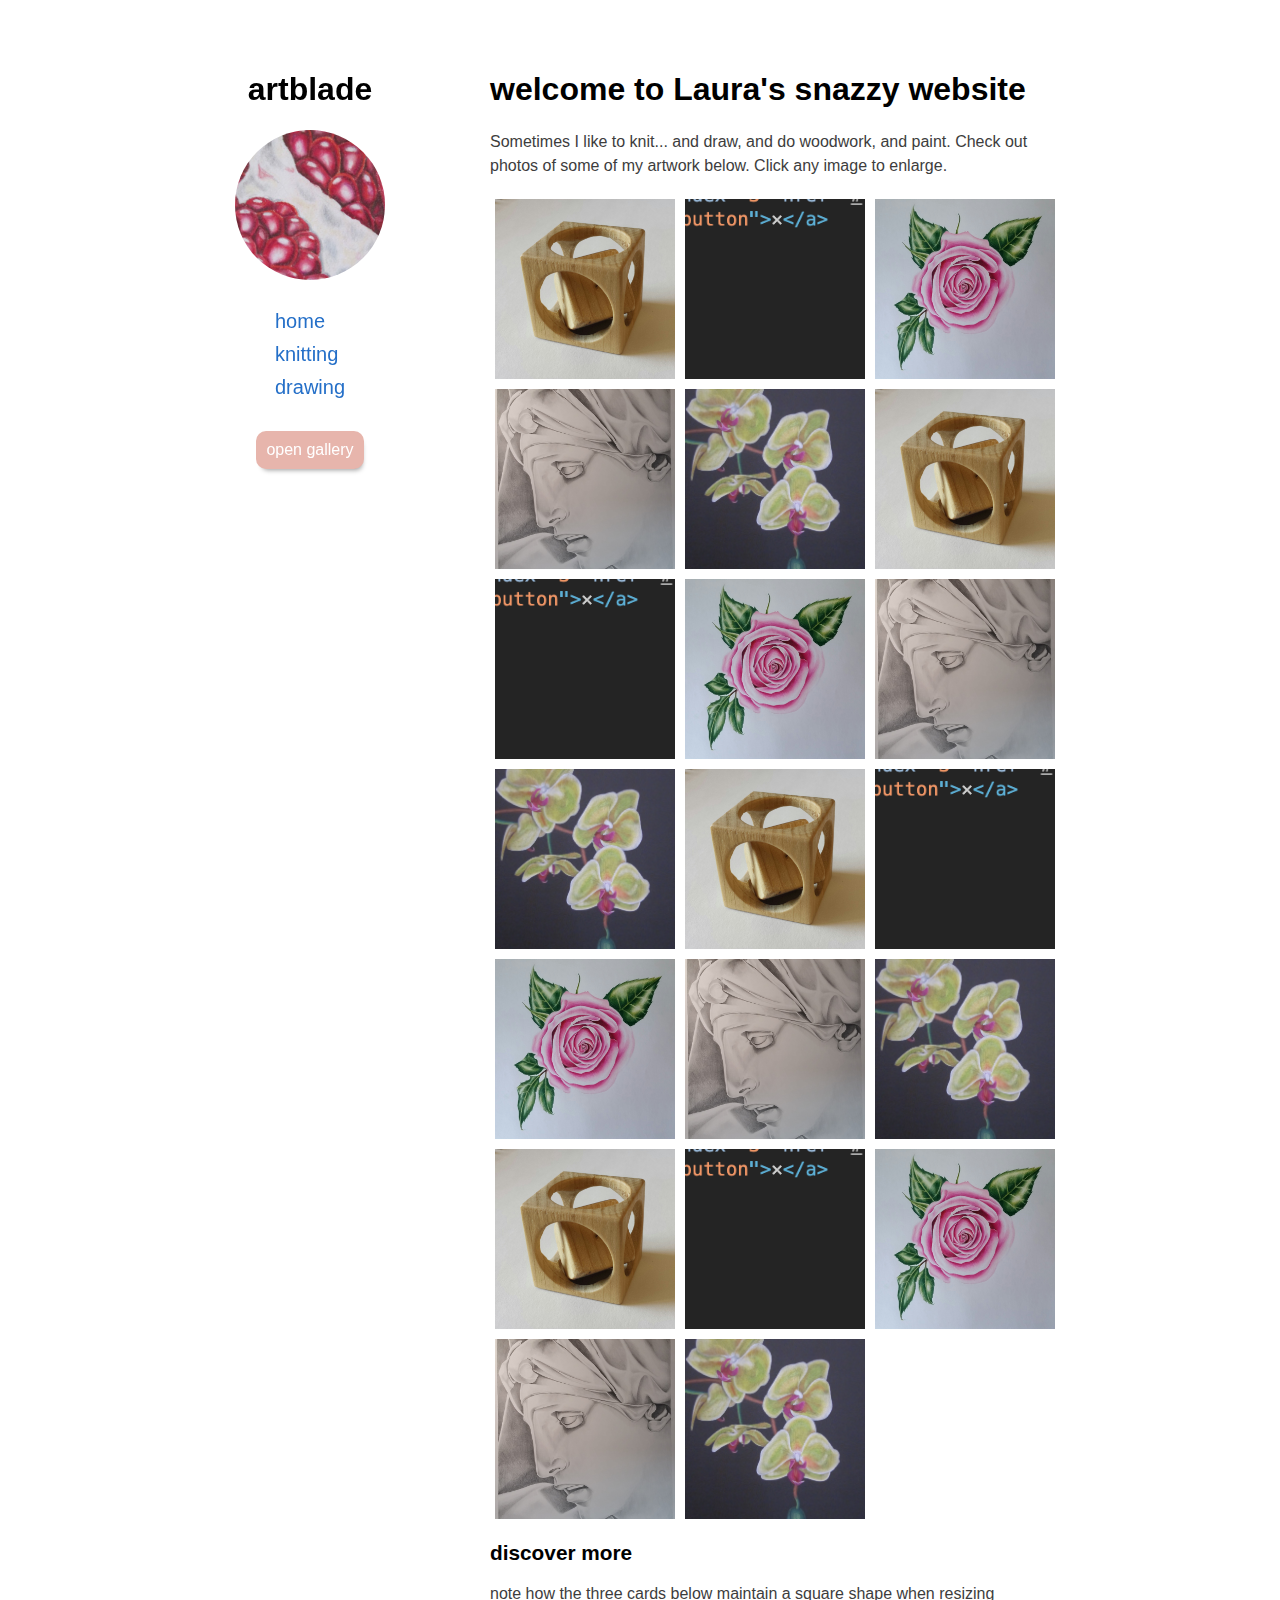
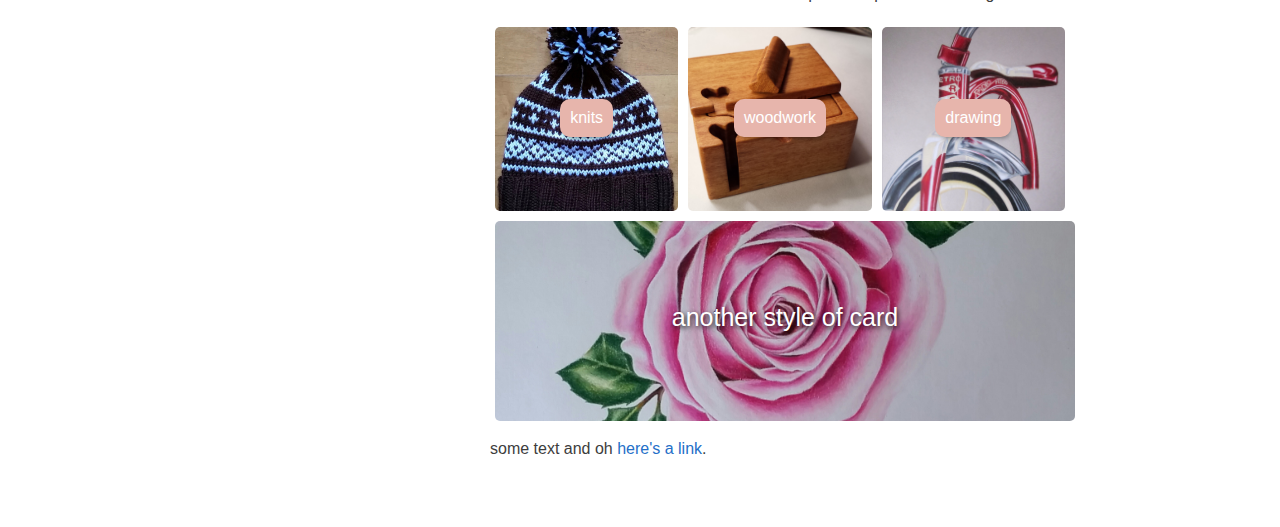
==== index.html @ c53c1afd "working version w/o flexible grid of images" ====
<!DOCTYPE html>
<html>
    <head>
        <meta charset="utf-8">
        <!-- This line makes it so on mobile your website gets the actual device width (like 400px or so) and not the pixels which could be ~900px -->
        <meta name="viewport" content="width=device-width, initial-scale=1">
        <link rel="stylesheet" href="index.css">
        <link rel="shortcut icon" href="favicon.png">
        <script src="images.js" defer></script>
        <script src="index.js" defer></script>
    </head>
    <body>
        <main>
            <header>
                <h1>artblade</h1>
                <div class="profile-container">
                    <img class="profile" src="img/profile.jpg"/>
                </div>
                <ul>
                    <li>
                        <a href="index.html">Home</a>
                    </li>
                    <li>
                        <a href="knitting.html">Knitting</a>
                    </li>
                    <li>
                        <a href="#">Drawing</a>
                    </li>
                </ul>
                <div class="button-container">
                    <a class="button" id="open-gallery-button" href="#">open gallery</a>
                </div>
            </header>
            <section>
                <h1>welcome to Laura's snazzy website</h1>

                <p>
                    Sometimes I like to knit... and draw, and do woodwork, and paint. Check out photos of some of my artwork below. Click any image to enlarge.
                </p>

                <div id="imageList">
                </div>

                <h2>discover more</h2>
                <p>
                    note how the three cards below maintain a square shape when resizing
                </p>
                <div class="card-container">
                    <div class="button-container card" id="knits-card">
                        <a class="button">knits</a>
                    </div>
                    <div class="button-container card" id="wood-card">
                        <a class="button">woodwork</a>
                    </div>
                    <div class="button-container card" id="draw-card">
                        <a class="button">drawing</a>
                    </div>
                </div>
                <a href="#">
                    <div class="button-container card">
                        <span>another style of card</span>
                    </div>
                </a>
                <p>some text and oh <a href="#">here's a link</a>.</p>
            </section>
        </main>
        <div id="modal" tabindex="0">
            <a href="#" id="modal-left" class="arrow-button">←</a>
            <div id="modal-image-container">
                <img id="modal-image">
                <p id="modal-caption"></p>
            </div>
            <a href="#" id="modal-right" class="arrow-button">→</a>
            <a href="#" id="modal-exit" class="arrow-button">✕</a>
        </div>
    </body>
</html>
---- index.css ----
body {
    font-family: -apple-system, BlinkMacSystemFont, 'Segoe UI', Roboto, Oxygen, Ubuntu, Cantarell, 'Open Sans', 'Helvetica Neue', sans-serif;
    margin: 0;
}

main {
    margin: 0 auto;
    max-width: 860px;
    padding: 50px;
    overflow: auto; /* clearfix hack bc floats - so that padding actually extends to bottom */
    display: flow-root; /* modern clearfix hack but need above for safari on ios */
}

header {
    position: fixed;
    float: left;
    width: 200px;
    display: flex;
    flex-direction: column;
    align-items: center;
    padding-bottom: 10px;
}

header ul {
    list-style-type: none;
    padding-left: 0px;
    text-transform: lowercase;
    font-size: 20px;
    color: rgb(89, 0, 255);
}

header ul li {
    margin: 10px 0px;
}

section {
    float: right;
    max-width: 580px;
    margin-left: 280px;
    /* padding-bottom: 50px; */
}

.button {
    color: white;
    display: inline-block;
    background-color: #e7b5ac; /* ffe7e2 */
    padding: 10px;
    border-radius: 10px;
    box-shadow: 2px 5px 5px -4px rgba(0, 0, 0, .4);
    transition: all .2s;
    cursor: pointer;
    margin: 2px 0px 4px 0px;
}

.button:hover {
    background-color: #f5c1b8;
    background-image: none;
}

.button:active {
    transform: translate(0, 5px);
    box-shadow: 2px 5px 5px -6px rgba(0, 0, 0, .4);
    outline:none;
}

.button-container {
    display: flex;
    justify-content: center;
    align-items: center;
}

.card-container {
    display: flex;
    justify-content: space-evenly;
}

#knits-card {
    background-image: url(img/yarn.jpg);
}

#wood-card {
    background-image: url(img/woodwork.jpg);
}

#draw-card {
    background-image: url(img/drawing.jpg);
}

.card::before {
    content: "";
    display: block;
    padding-top: 100%;
    float: left;
}

.card {
    background-image: url(img/rose.jpg);
    max-height: 200px;
    width: 100%;
    margin: 5px;
    border-radius: 5px;
    background-position: center;
    background-size: cover;
}

.card span {
    color: white;
    font-size: 25px;
    text-shadow: 1px 2px 5px rgba(0, 0, 0, .9);
    height: 35px;
}

.card:hover span {
    background-image: linear-gradient(to top, #ffe7e2 10%,transparent 10%);
}

section h2 {
    font-size: 1.3em;
}

p  {
    line-height: 1.5;
    color: rgb(61, 61, 61);
}

#imageList {
    /* display: flex;
    flex-wrap: wrap; */
}

.a-image-list {
    text-decoration: none;
    margin: 5px;
    display: inline-block; /* so margin applies to top - bottom as well */
    position: relative;

    /* the following is so that if image doesn't load still takes the space */
    width: 180px;
    height: 180px;
}

.image-list {
    width: 180px;
    height: 180px;
    max-width: 200px;
    max-height: 200px;
    object-fit: cover;
    vertical-align: bottom;
}

.image-list-caption {
    position: absolute;
    bottom: 0px;
    left: 0px;

    padding: 5px;
    margin: 5px;

    background-color: rgba(255, 255, 255, .5);
    font-size: 12px;
    
    opacity: 0;
    transition: all .5s;
}

.a-image-list:hover .image-list-caption {
    opacity: 1;
}

.profile {
    object-fit: cover;
    width: 150px;
    height: 150px;
    border-radius: 50%;
    display: block;
}

a {
    text-decoration: none;
    color: #246FC8;
}

a:hover {
    background-image: linear-gradient(to top, #ffe7e2 30%,transparent 30%);
}

#modal {
    background-color: rgba(0, 0, 0, .6);
    position: fixed;
    z-index: 1;
    top: 0px;
    width: 100%;
    height: 100vh;
    display: none;
    justify-content: center;
    align-items: center;
    outline: none;
}

#modal-image-container {
    width: 500px;
    text-align: center;
}

#modal-image {
    max-width: 100%;
    max-height: 80vh;
}

#modal-caption {
    color: white;
    font-size: 14px;
    max-height: 70px;
    overflow-y: auto;
}

.arrow-button {
    text-decoration: none;
    font-size: 20px;
    background-color: rgba(0, 0, 0, .2);
    border-radius: 50%;
    color: white;
    padding: 9px 10px 10px 10px;
    margin: 10px;
    display: inline-block;
    width: 20px;
    height: 21px;
    text-align: center;
    cursor: pointer;
}

.arrow-button:hover {
    background-image: none;
    background-color: rgba(0, 0, 0, .3);
}

#modal-exit {
    position: fixed;
    top: 10px;
    right: 10px;
}

.profile::after {
    content: "test";
}


@media print, screen and (max-width: 700px) {
    /*
    the following are nothing fancy, just restoring defaults

    width: auto
    float: none
    position: static
    */
    main {
        width:auto;
        padding-top: 10px;
    }

    header,section {
        float: none;
        position: static;
        width: auto;
    }

    header ul li {
        display: inline;
        word-spacing: 10px;
    }

    section {
        margin-left: 0px;
    }
}

@media print, screen and (max-width: 420px) {
    main {
        /* Make padding less if mobile (small screen) */
        padding: 10px 30px 30px 30px;
    }
}
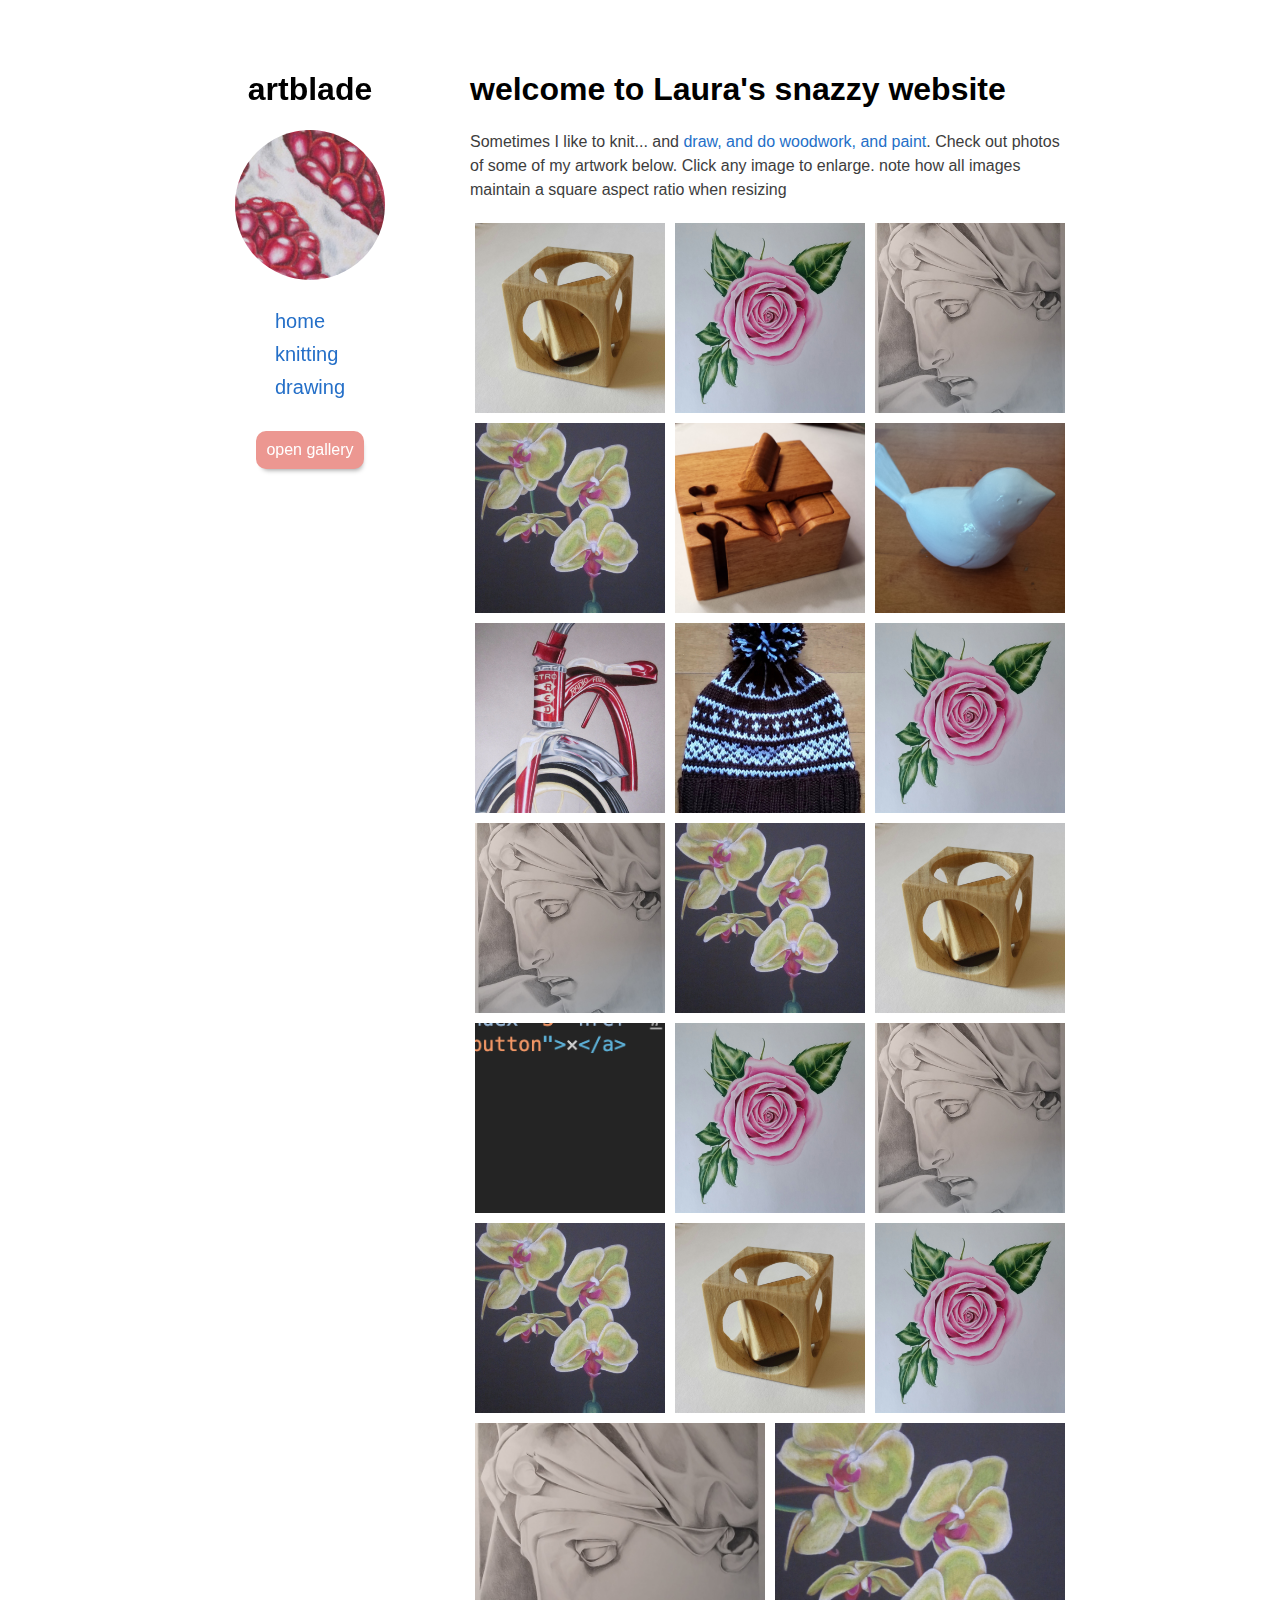
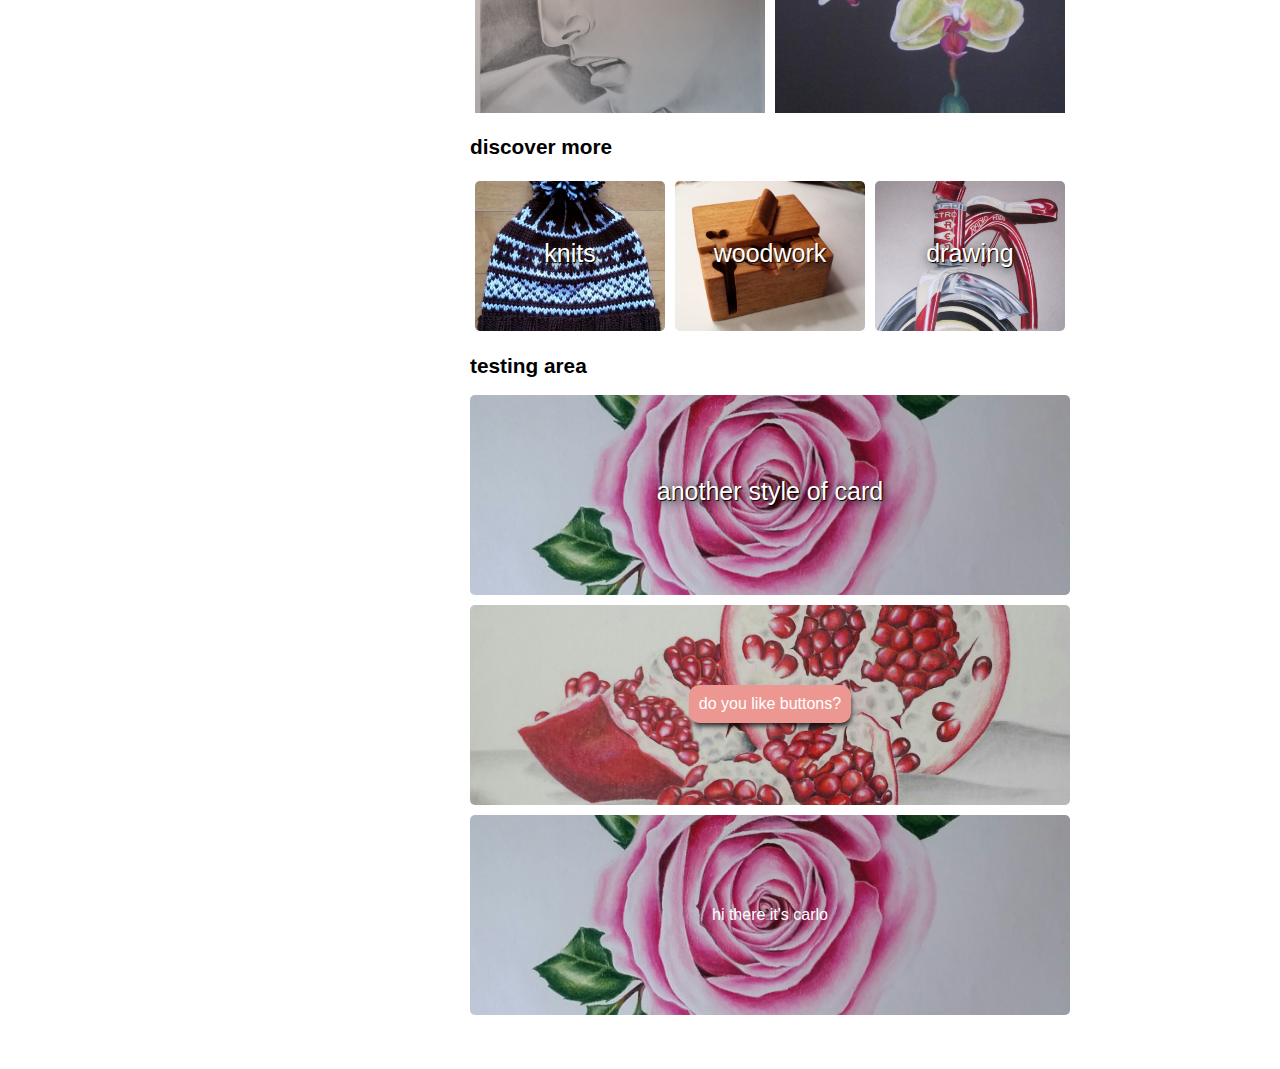
==== commit 712ae656: "updates. clean version" ====
--- a/index.html
+++ b/index.html
@@ -8,6 +8,8 @@
         <link rel="shortcut icon" href="favicon.png">
         <script src="images.js" defer></script>
         <script src="index.js" defer></script>
+        <meta name="robots" content="noindex">
+        <title>artblade</title>
     </head>
     <body>
         <main>
@@ -24,54 +26,68 @@
                         <a href="knitting.html">Knitting</a>
                     </li>
                     <li>
-                        <a href="#">Drawing</a>
+                        <a>Drawing</a>
                     </li>
                 </ul>
                 <div class="button-container">
-                    <a class="button" id="open-gallery-button" href="#">open gallery</a>
+                    <a class="button" id="open-gallery-button">open gallery</a>
                 </div>
             </header>
             <section>
                 <h1>welcome to Laura's snazzy website</h1>
 
                 <p>
-                    Sometimes I like to knit... and draw, and do woodwork, and paint. Check out photos of some of my artwork below. Click any image to enlarge.
+                    Sometimes I like to knit... and <a>draw, and do woodwork, and paint</a>. Check out photos of some of my artwork below. Click any image to enlarge. note how all images maintain a square aspect ratio when resizing
                 </p>
-
-                <div id="imageList">
+                <div class="grid-container">
                 </div>
 
                 <h2>discover more</h2>
-                <p>
-                    note how the three cards below maintain a square shape when resizing
-                </p>
                 <div class="card-container">
-                    <div class="button-container card" id="knits-card">
-                        <a class="button">knits</a>
+                    <div class="card" id="knits-card">
+                        <!-- <a class="button">knits</a> -->
+                        <a class="link">knits</a>
                     </div>
-                    <div class="button-container card" id="wood-card">
-                        <a class="button">woodwork</a>
+                    <div class="card" id="wood-card">
+                        <!-- <a class="button">woodwork</a> -->
+                        <a class="link">woodwork</a>
                     </div>
-                    <div class="button-container card" id="draw-card">
-                        <a class="button">drawing</a>
+                    <div class="card" id="draw-card">
+                        <!-- <a class="button">drawing</a> -->
+                        <a class="link">drawing</a>
                     </div>
                 </div>
-                <a href="#">
-                    <div class="button-container card">
-                        <span>another style of card</span>
+                <h2>testing area</h2>
+                <div class="card-container-large">
+                    <a>
+                        <div class="card">
+                            <a class="link">another style of card</a>
+                        </div>
+                    </a>
+                    <div class="card" style="background-image: url(img/pom.jpg)">
+                        <a class="button">do you like buttons?</a>
+                    </div>
+                </div>
+                <a class="card-container-solo">
+                    <div class="card enlarge-on-hover">
+                        <span style="color: white">hi there it's carlo</span>
                     </div>
                 </a>
-                <p>some text and oh <a href="#">here's a link</a>.</p>
             </section>
         </main>
         <div id="modal" tabindex="0">
-            <a href="#" id="modal-left" class="arrow-button">←</a>
-            <div id="modal-image-container">
-                <img id="modal-image">
-                <p id="modal-caption"></p>
+            <a id="modal-left" class="arrow-button">←</a>
+            <div id="modal-content-container">
+                <div id="modal-image-container">
+                    <img id="modal-image">
+                </div>
+                <div id="modal-caption">
+                    <h2></h2>
+                    <p></p>
+                </div>
             </div>
-            <a href="#" id="modal-right" class="arrow-button">→</a>
-            <a href="#" id="modal-exit" class="arrow-button">✕</a>
+            <a id="modal-right" class="arrow-button">→</a>
+            <a id="modal-exit" class="arrow-button">✕</a>
         </div>
     </body>
 </html>--- a/index.css
+++ b/index.css
@@ -1,6 +1,7 @@
 body {
     font-family: -apple-system, BlinkMacSystemFont, 'Segoe UI', Roboto, Oxygen, Ubuntu, Cantarell, 'Open Sans', 'Helvetica Neue', sans-serif;
     margin: 0;
+    --text-color: rgb(61, 61, 61)
 }
 
 main {
@@ -34,16 +35,20 @@
 }
 
 section {
-    float: right;
-    max-width: 580px;
-    margin-left: 280px;
+    /* float: right; */
+    max-width: 620px;
+    margin-left: 260px;
     /* padding-bottom: 50px; */
 }
 
+.card .button {
+    box-shadow: 2px 5px 5px -2px rgba(0, 0, 0, .8);
+}
+
 .button {
     color: white;
     display: inline-block;
-    background-color: #e7b5ac; /* ffe7e2 */
+    background-color: #ec9791; /* ffe7e2 */
     padding: 10px;
     border-radius: 10px;
     box-shadow: 2px 5px 5px -4px rgba(0, 0, 0, .4);
@@ -71,21 +76,44 @@
 
 .card-container {
     display: flex;
+    flex-wrap: wrap;
     justify-content: space-evenly;
 }
 
-#knits-card {
-    background-image: url(img/yarn.jpg);
-}
-
-#wood-card {
-    background-image: url(img/woodwork.jpg);
-}
-
-#draw-card {
-    background-image: url(img/drawing.jpg);
-}
-
+.card-container .card {
+    border-radius: 5px;
+    max-height: 150px;
+    flex: 1 0 120px;
+    margin: 5px;
+}
+
+.card-container-large .card {
+    margin: 10px 0px;
+    max-height: 200px;
+    border-radius: 5px;
+}
+
+.card-container-solo {
+    width: 100%;
+    height: 200px;
+    border-radius: 5px;
+    overflow: hidden;
+    display: inline-block;
+}
+
+.card {
+    background-image: url(img/rose.jpg);
+    width: 100%;
+    height: 100%;
+    background-position: center;
+    background-size: cover;
+
+    display: flex;
+    justify-content: center;
+    align-items: center;
+}
+
+/* makes cards squares */
 .card::before {
     content: "";
     display: block;
@@ -93,62 +121,67 @@
     float: left;
 }
 
-.card {
+.card .link {
+    color: white;
+    font-weight: 500;
+    font-size: 25px;
+    text-shadow: 1px 2px 12px rgba(0, 0, 0, 1),
+                 1px 1px 1px rgba(0, 0, 0, 1);
+    height: 35px;
+}
+
+.card:hover .link {
+    background-image: linear-gradient(to top, #ffe7e2 10%,transparent 10%);
+}
+
+.enlarge-on-hover {
+    transition: transform .2s;
+}
+
+.enlarge-on-hover:hover {
+    transform: scale(1.1);
+}
+
+#knits-card {
+    background-image: url(img/yarn.jpg);
+}
+
+#wood-card {
+    background-image: url(img/woodwork.jpg);
+    /* margin-left: 10px;
+    margin-right: 10px; */
+}
+
+#draw-card {
+    background-image: url(img/drawing.jpg);
+}
+
+.grid-container {
+    display: flex;
+    justify-content: space-evenly;
+    flex-wrap: wrap;
+}
+
+.grid-item::before {
+    content: "";
+    display: block;
+    padding-top: 100%;
+    float: left;
+}
+
+.grid-item {
+    flex: 1 0 30%;
     background-image: url(img/rose.jpg);
-    max-height: 200px;
     width: 100%;
     margin: 5px;
-    border-radius: 5px;
     background-position: center;
     background-size: cover;
-}
-
-.card span {
-    color: white;
-    font-size: 25px;
-    text-shadow: 1px 2px 5px rgba(0, 0, 0, .9);
-    height: 35px;
-}
-
-.card:hover span {
-    background-image: linear-gradient(to top, #ffe7e2 10%,transparent 10%);
-}
-
-section h2 {
-    font-size: 1.3em;
-}
-
-p  {
-    line-height: 1.5;
-    color: rgb(61, 61, 61);
-}
-
-#imageList {
-    /* display: flex;
-    flex-wrap: wrap; */
-}
-
-.a-image-list {
-    text-decoration: none;
-    margin: 5px;
-    display: inline-block; /* so margin applies to top - bottom as well */
+    cursor: pointer;
+
     position: relative;
-
-    /* the following is so that if image doesn't load still takes the space */
-    width: 180px;
-    height: 180px;
-}
-
-.image-list {
-    width: 180px;
-    height: 180px;
-    max-width: 200px;
-    max-height: 200px;
-    object-fit: cover;
-    vertical-align: bottom;
-}
-
-.image-list-caption {
+}
+
+.grid-item-caption {
     position: absolute;
     bottom: 0px;
     left: 0px;
@@ -157,14 +190,34 @@
     margin: 5px;
 
     background-color: rgba(255, 255, 255, .5);
-    font-size: 12px;
     
     opacity: 0;
-    transition: all .5s;
-}
-
-.a-image-list:hover .image-list-caption {
+    transition: opacity .5s;
+}
+
+.grid-item-caption h2 {
+    color: var(--text-color);
+    font-size: 12px;
+    font-style: italic;
+    margin: 0;
+}
+
+.grid-item-caption p {
+    font-size: 12px;
+    margin: 0;
+}
+
+.grid-item:hover .grid-item-caption {
     opacity: 1;
+}
+
+section h2 {
+    font-size: 1.3em;
+}
+
+p  {
+    line-height: 1.5;
+    color: var(--text-color);
 }
 
 .profile {
@@ -175,12 +228,12 @@
     display: block;
 }
 
-a {
+p a, ul a, ol a {
     text-decoration: none;
     color: #246FC8;
 }
 
-a:hover {
+p a:hover, ul a:hover, ol a:hover {
     background-image: linear-gradient(to top, #ffe7e2 30%,transparent 30%);
 }
 
@@ -197,9 +250,27 @@
     outline: none;
 }
 
+#modal-content-container {
+    width: 500px;
+    /* add the following to constrain image zoom to initial viewport */
+    /* display: flex;
+    flex-direction: column;
+    align-items: center; */
+    max-height: 95vh;
+    overflow-y: auto;
+}
+
 #modal-image-container {
-    width: 500px;
-    text-align: center;
+    /* 
+    sticky position would keep image in place while caption scrolls
+    position: sticky;
+    top: 10px; */
+    display: flex;
+    align-items: center;
+    justify-content: center;
+    max-width: 100%;
+    max-height: 80vh;
+    overflow: hidden;
 }
 
 #modal-image {
@@ -207,11 +278,28 @@
     max-height: 80vh;
 }
 
+#modal-image:hover {
+    transform: scale(1.2);
+}
+
 #modal-caption {
-    color: white;
+    margin-top: 6px;
+    padding-left: 4px;
+    color: white;
+    /* max-height: 70px; */
+    overflow-y: auto;
+}
+
+#modal-caption h2 {
+    font-size: 15px;
+    margin: 0;
+    font-style: italic;
+}
+
+#modal-caption p {
     font-size: 14px;
-    max-height: 70px;
-    overflow-y: auto;
+    color: white;
+    margin: 0;
 }
 
 .arrow-button {
@@ -227,6 +315,7 @@
     height: 21px;
     text-align: center;
     cursor: pointer;
+    user-select: none;
 }
 
 .arrow-button:hover {
@@ -240,12 +329,13 @@
     right: 10px;
 }
 
-.profile::after {
-    content: "test";
-}
-
-
-@media print, screen and (max-width: 700px) {
+@media print, screen and (max-width: 850px) {
+    .grid-item {
+        flex-basis: 40%;
+    }
+}
+
+@media print, screen and (max-width: 750px) {
     /*
     the following are nothing fancy, just restoring defaults
 
@@ -271,12 +361,23 @@
 
     section {
         margin-left: 0px;
+        max-width: none;
+    }
+
+    .grid-item {
+        flex-basis: 30%;
+    }
+}
+
+@media print, screen and (max-width: 600px) {
+    .grid-item {
+        flex-basis: 40%;
     }
 }
 
 @media print, screen and (max-width: 420px) {
     main {
         /* Make padding less if mobile (small screen) */
-        padding: 10px 30px 30px 30px;
+        padding: 10px 20px 20px 20px;
     }
 }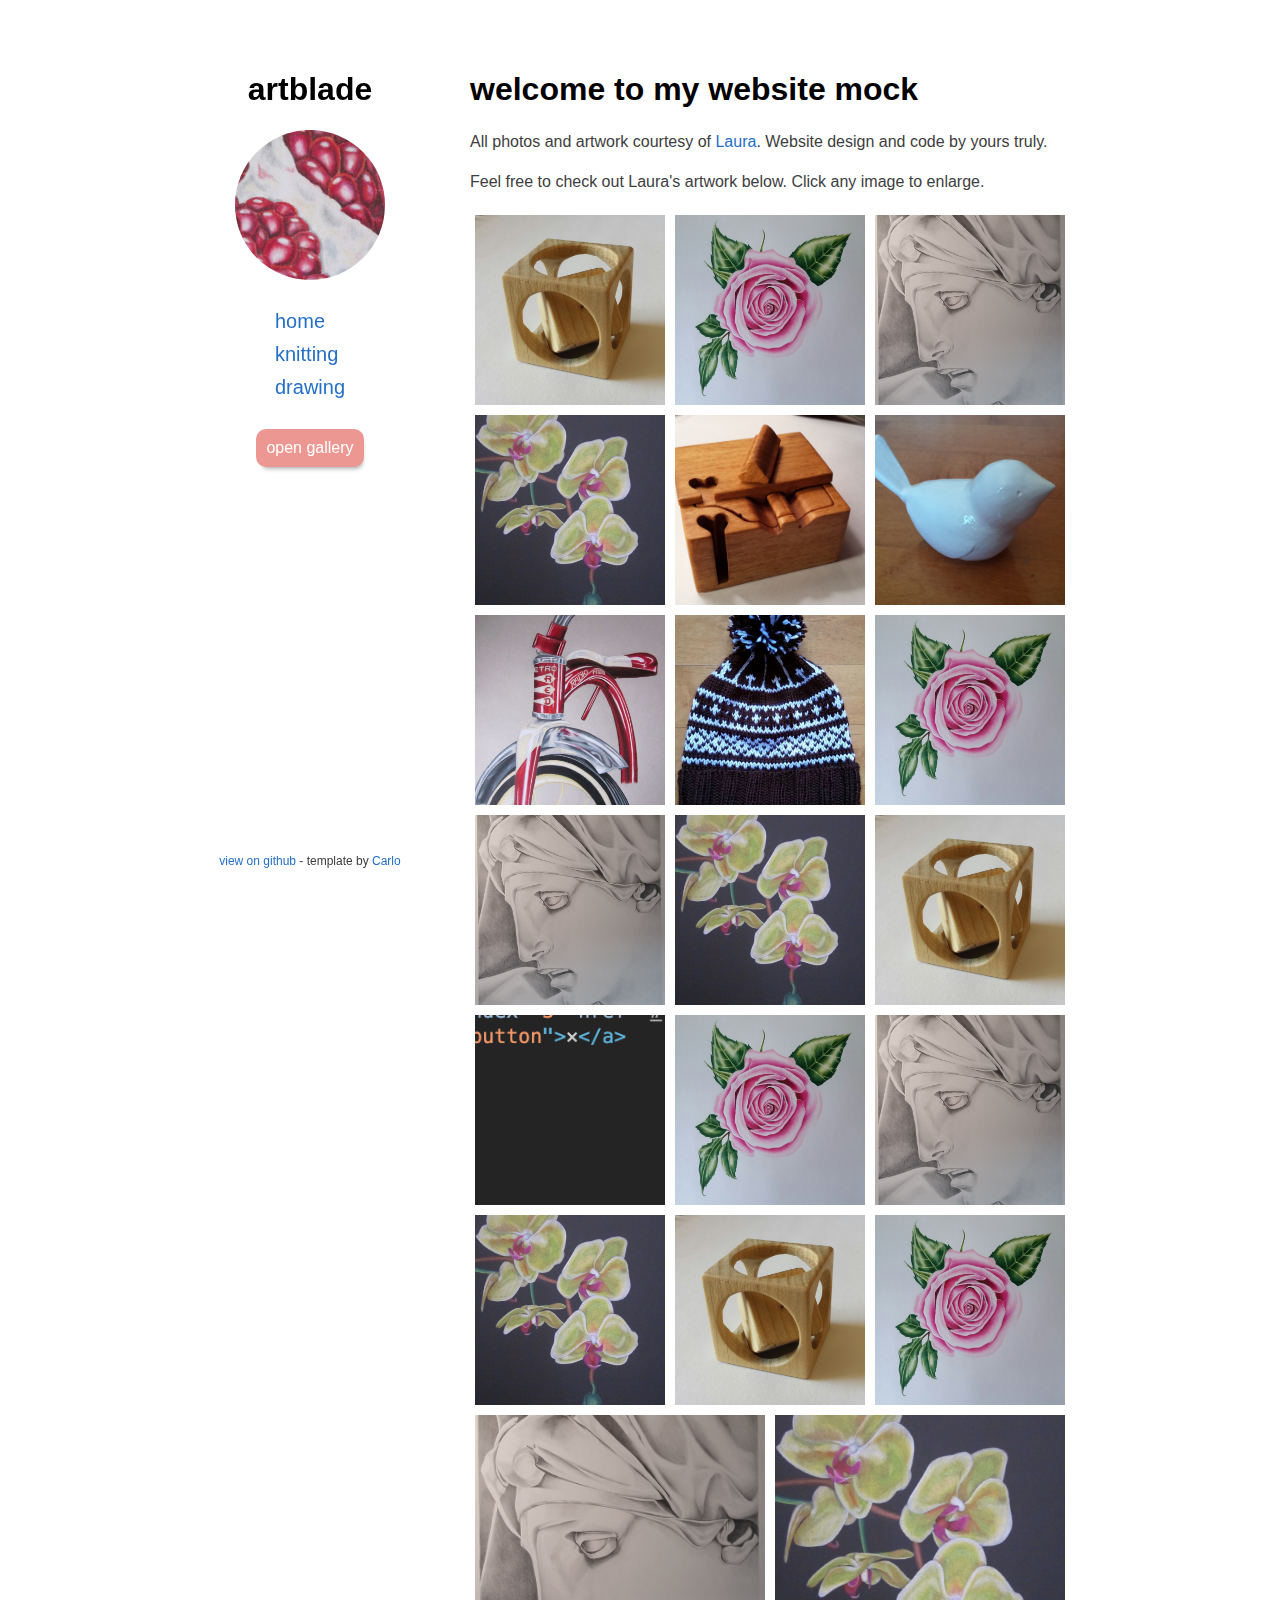
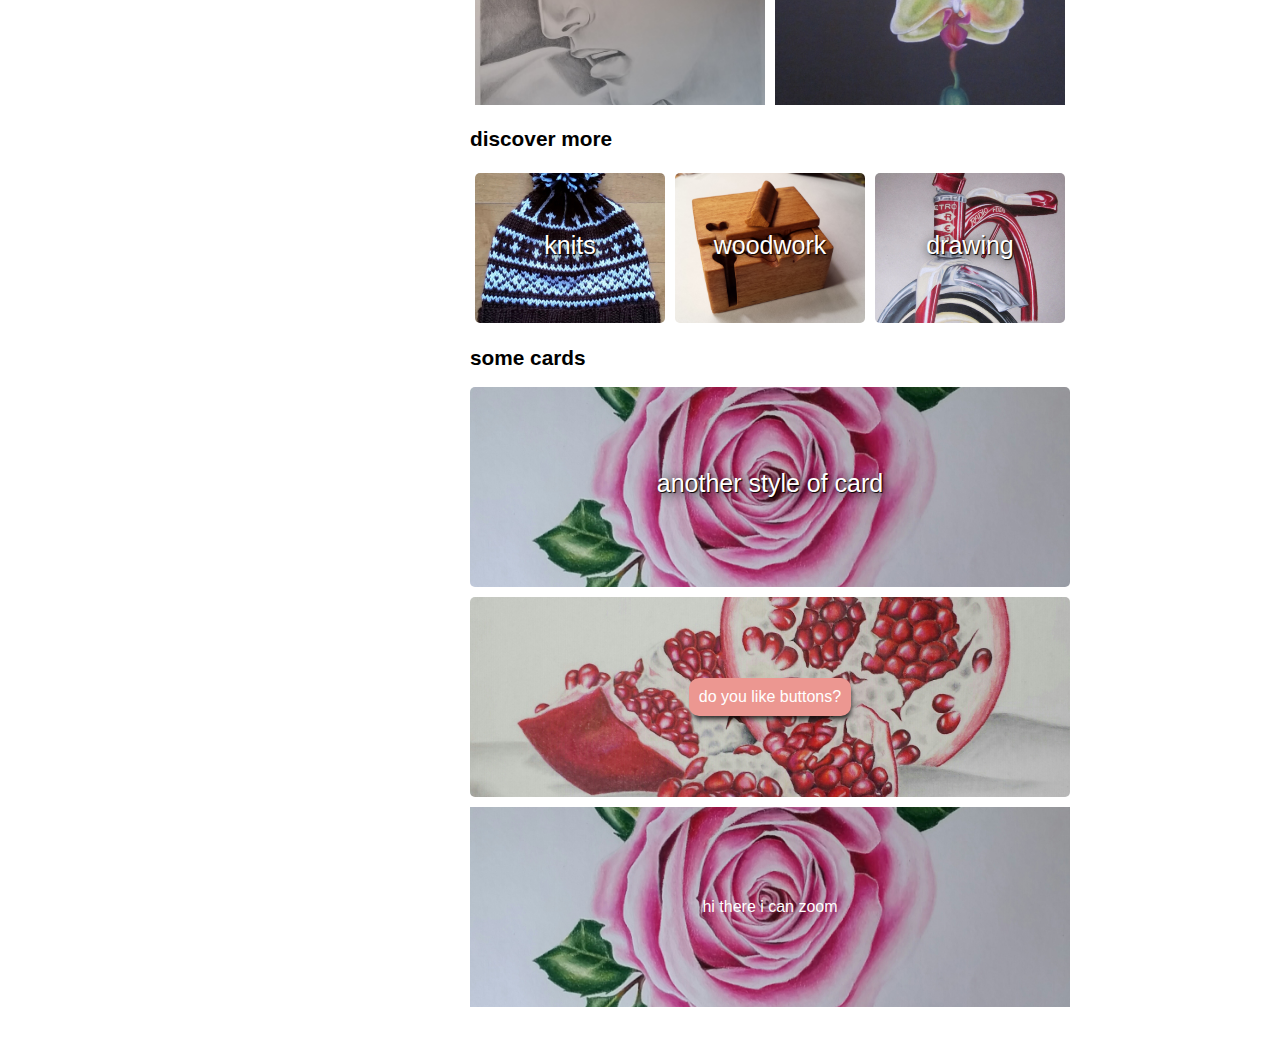
==== commit 6c6758e7: "done with mock" ====
--- a/index.html
+++ b/index.html
@@ -2,10 +2,9 @@
 <html>
     <head>
         <meta charset="utf-8">
-        <!-- This line makes it so on mobile your website gets the actual device width (like 400px or so) and not the pixels which could be ~900px -->
         <meta name="viewport" content="width=device-width, initial-scale=1">
         <link rel="stylesheet" href="index.css">
-        <link rel="shortcut icon" href="favicon.png">
+        <link rel="shortcut icon" href="img/favicon.png">
         <script src="images.js" defer></script>
         <script src="index.js" defer></script>
         <meta name="robots" content="noindex">
@@ -14,72 +13,75 @@
     <body>
         <main>
             <header>
-                <h1>artblade</h1>
-                <div class="profile-container">
+                <div class="header-content">
+                    <h1>artblade</h1>
                     <img class="profile" src="img/profile.jpg"/>
-                </div>
-                <ul>
-                    <li>
-                        <a href="index.html">Home</a>
-                    </li>
-                    <li>
-                        <a href="knitting.html">Knitting</a>
-                    </li>
-                    <li>
-                        <a>Drawing</a>
-                    </li>
-                </ul>
-                <div class="button-container">
+                    <ul>
+                        <li>
+                            <a href="index.html">Home</a>
+                        </li>
+                        <li>
+                            <a href="knitting.html">Knitting</a>
+                        </li>
+                        <li>
+                            <a>Drawing</a>
+                        </li>
+                    </ul>
                     <a class="button" id="open-gallery-button">open gallery</a>
                 </div>
+                <p class="header-footer">
+                    <a href="https://github.com/carlocrza/artblade">view on github</a> - template by <a href="https://carloc.me">Carlo</a>
+                </p>
             </header>
             <section>
-                <h1>welcome to Laura's snazzy website</h1>
+                <h1>welcome to my website mock</h1>
+                <p>
+                    All photos and artwork courtesy of <a href="https://lauracruz-albrecht.github.io/">Laura</a>. Website design and code by yours truly.
+                </p>
+                <p>
+                    Feel free to check out Laura's artwork below. Click any image to enlarge.
+                </p>
 
-                <p>
-                    Sometimes I like to knit... and <a>draw, and do woodwork, and paint</a>. Check out photos of some of my artwork below. Click any image to enlarge. note how all images maintain a square aspect ratio when resizing
-                </p>
-                <div class="grid-container">
+                <div class="grid-container"></div>
+
+                <h2>discover more</h2>
+                <div class="card-grid">
+                    <a class="card" id="knits-card">
+                        <span class="card-link">knits</span>
+                    </a>
+                    <a class="card" id="wood-card">
+                        <span class="card-link">woodwork</span>
+                    </a>
+                    <a class="card" id="draw-card">
+                        <span class="card-link">drawing</span>
+                    </a>
                 </div>
 
-                <h2>discover more</h2>
-                <div class="card-container">
-                    <div class="card" id="knits-card">
-                        <!-- <a class="button">knits</a> -->
-                        <a class="link">knits</a>
-                    </div>
-                    <div class="card" id="wood-card">
-                        <!-- <a class="button">woodwork</a> -->
-                        <a class="link">woodwork</a>
-                    </div>
-                    <div class="card" id="draw-card">
-                        <!-- <a class="button">drawing</a> -->
-                        <a class="link">drawing</a>
-                    </div>
+                <h2>some cards</h2>
+                <a class="card stack">
+                    <span class="card-link">another style of card</span>
+                </a>
+                <div class="card stack" style="background-image: url(img/pom.jpg)">
+                    <a class="button">do you like buttons?</a>
                 </div>
-                <h2>testing area</h2>
-                <div class="card-container-large">
-                    <a>
-                        <div class="card">
-                            <a class="link">another style of card</a>
-                        </div>
-                    </a>
-                    <div class="card" style="background-image: url(img/pom.jpg)">
-                        <a class="button">do you like buttons?</a>
-                    </div>
-                </div>
-                <a class="card-container-solo">
+                <a class="no-overflow">
                     <div class="card enlarge-on-hover">
-                        <span style="color: white">hi there it's carlo</span>
+                        <span style="color: white">hi there i can zoom</span>
                     </div>
                 </a>
             </section>
         </main>
+
         <div id="modal" tabindex="0">
             <a id="modal-left" class="arrow-button">←</a>
             <div id="modal-content-container">
                 <div id="modal-image-container">
                     <img id="modal-image">
+                    <div class="zoom-container">
+                        <a class="plus-minus" id="zoom-minus">-</a>
+                        <input id="zoom-input" type="range" min="0" max="50" value="0">
+                        <a class="plus-minus" id="zoom-plus">+</a>
+                    </div>
                 </div>
                 <div id="modal-caption">
                     <h2></h2>
--- a/index.css
+++ b/index.css
@@ -1,25 +1,58 @@
-body {
-    font-family: -apple-system, BlinkMacSystemFont, 'Segoe UI', Roboto, Oxygen, Ubuntu, Cantarell, 'Open Sans', 'Helvetica Neue', sans-serif;
-    margin: 0;
-    --text-color: rgb(61, 61, 61)
-}
+/* || Layout */
 
 main {
     margin: 0 auto;
     max-width: 860px;
     padding: 50px;
-    overflow: auto; /* clearfix hack bc floats - so that padding actually extends to bottom */
-    display: flow-root; /* modern clearfix hack but need above for safari on ios */
+}
+
+section {
+    max-width: 620px;
+
+    /* margin is to make space for the fixed header */
+    margin-left: 260px;
 }
 
 header {
+    /* these 3 lines are key for the sticky left sidebar layout */
     position: fixed;
     float: left;
     width: 200px;
+
     display: flex;
     flex-direction: column;
     align-items: center;
-    padding-bottom: 10px;
+
+    /* enforce height so content expands to fill (bc flex) placing footer at bottom.
+     * subtract some to offset padding above from main and some extra buffer as we're not applying padding-bottom on footer */
+    height: calc(100% - 80px);
+}
+
+.header-content {
+    /* so the content expands (header-content is a flex child of header) */
+    flex: 1 0 auto;
+
+    /* give this container it's own flex to horizontally align items */ 
+    display: flex;
+    flex-direction: column;
+    align-items: center;
+}
+
+.header-footer {
+    /* doesn't fill container */
+    flex-shrink: 0;
+
+    font-size: 12px;
+    padding-top: 10px;
+    margin-bottom: 0px;
+}
+
+.profile {
+    object-fit: cover;
+    width: 150px;
+    height: 150px;
+    border-radius: 50%;
+    display: block;
 }
 
 header ul {
@@ -34,15 +67,37 @@
     margin: 10px 0px;
 }
 
-section {
-    /* float: right; */
-    max-width: 620px;
-    margin-left: 260px;
-    /* padding-bottom: 50px; */
-}
-
-.card .button {
-    box-shadow: 2px 5px 5px -2px rgba(0, 0, 0, .8);
+
+
+
+
+
+
+
+/* || General styling */
+
+body {
+    font-family: -apple-system, BlinkMacSystemFont, 'Segoe UI', Roboto, Oxygen, Ubuntu, Cantarell, 'Open Sans', 'Helvetica Neue', sans-serif;
+    margin: 0;
+    --text-color: rgb(61, 61, 61);
+}
+
+section h2 {
+    font-size: 1.3em;
+}
+
+p  {
+    line-height: 1.5;
+    color: var(--text-color);
+}
+
+p a, ul a, ol a {
+    text-decoration: none;
+    color: #246FC8;
+}
+
+p a:hover, ul a:hover, ol a:hover {
+    background-image: linear-gradient(to top, #ffe7e2 30%,transparent 30%);
 }
 
 .button {
@@ -53,8 +108,6 @@
     border-radius: 10px;
     box-shadow: 2px 5px 5px -4px rgba(0, 0, 0, .4);
     transition: all .2s;
-    cursor: pointer;
-    margin: 2px 0px 4px 0px;
 }
 
 .button:hover {
@@ -68,40 +121,14 @@
     outline:none;
 }
 
-.button-container {
-    display: flex;
-    justify-content: center;
-    align-items: center;
-}
-
-.card-container {
-    display: flex;
-    flex-wrap: wrap;
-    justify-content: space-evenly;
-}
-
-.card-container .card {
-    border-radius: 5px;
-    max-height: 150px;
-    flex: 1 0 120px;
-    margin: 5px;
-}
-
-.card-container-large .card {
-    margin: 10px 0px;
-    max-height: 200px;
-    border-radius: 5px;
-}
-
-.card-container-solo {
-    width: 100%;
-    height: 200px;
-    border-radius: 5px;
-    overflow: hidden;
+
+
+
+
+/* || Cards || */
+
+.card {
     display: inline-block;
-}
-
-.card {
     background-image: url(img/rose.jpg);
     width: 100%;
     height: 100%;
@@ -113,15 +140,47 @@
     align-items: center;
 }
 
-/* makes cards squares */
+/* make cards square even on resize
+ * padding is based off of parent's *width* so when we resize and the width of card 
+ * is resized (by default bc width=100%), padding-top is also resized by the same amount.
+ * ::before is a child of .card so its padding-top expands the size of .card. If we don't specify a
+ * height for card then this expansion is exactly equal to its width (or another ratio if you
+ * specify a different % for padding-top). Of course if we started adding content
+ * to card this content would be stacked below the padding top. One way to avoid this is to apply
+ * display: flex and center content.
+*/
 .card::before {
     content: "";
-    display: block;
+    display: block; /* need it so padding is observed (padding ignored for inline elems) */
     padding-top: 100%;
-    float: left;
-}
-
-.card .link {
+}
+
+.card-grid {
+    display: flex;
+    flex-wrap: wrap;
+    justify-content: space-evenly;
+}
+
+.card-grid > .card {
+    border-radius: 5px;
+    margin: 5px;
+
+    /* max-height means these won't be squares but better for mobile */
+    max-height: 150px;
+
+    /* 1 = (grow) all even space, 120px = min width before wrapping */
+    flex: 1 0 120px;
+}
+
+.stack {
+    border-radius: 5px;
+    margin: 10px 0px;
+
+    /* max-height means these won't be squares but better for mobile */
+    max-height: 200px;
+}
+
+.card-link  {
     color: white;
     font-weight: 500;
     font-size: 25px;
@@ -130,11 +189,18 @@
     height: 35px;
 }
 
-.card:hover .link {
+.card-link:hover {
     background-image: linear-gradient(to top, #ffe7e2 10%,transparent 10%);
 }
 
+.no-overflow {
+    width: 100%;
+    overflow: hidden;
+    display: inline-block;
+}
+
 .enlarge-on-hover {
+    max-height: 200px;
     transition: transform .2s;
 }
 
@@ -148,37 +214,46 @@
 
 #wood-card {
     background-image: url(img/woodwork.jpg);
-    /* margin-left: 10px;
-    margin-right: 10px; */
 }
 
 #draw-card {
     background-image: url(img/drawing.jpg);
 }
 
+.card .button {
+    box-shadow: 2px 5px 5px -2px rgba(0, 0, 0, .8);
+}
+
+
+
+
+
+/* || responsive grid of square images || */
+
 .grid-container {
     display: flex;
     justify-content: space-evenly;
     flex-wrap: wrap;
 }
 
-.grid-item::before {
-    content: "";
-    display: block;
-    padding-top: 100%;
-    float: left;
-}
-
 .grid-item {
+    /* need minimum 30% space or wrap */
     flex: 1 0 30%;
     background-image: url(img/rose.jpg);
     width: 100%;
     margin: 5px;
     background-position: center;
     background-size: cover;
-    cursor: pointer;
-
+
+    /* position: relative as anchor for abs position of caption */
     position: relative;
+}
+
+/* make each grid item square (see explanation in cards section above) */
+.grid-item::before {
+    content: "";
+    display: block;
+    padding-top: 100%;
 }
 
 .grid-item-caption {
@@ -193,6 +268,10 @@
     
     opacity: 0;
     transition: opacity .5s;
+}
+
+.grid-item:hover .grid-item-caption {
+    opacity: 1;
 }
 
 .grid-item-caption h2 {
@@ -207,70 +286,55 @@
     margin: 0;
 }
 
-.grid-item:hover .grid-item-caption {
-    opacity: 1;
-}
-
-section h2 {
-    font-size: 1.3em;
-}
-
-p  {
-    line-height: 1.5;
-    color: var(--text-color);
-}
-
-.profile {
-    object-fit: cover;
-    width: 150px;
-    height: 150px;
-    border-radius: 50%;
-    display: block;
-}
-
-p a, ul a, ol a {
-    text-decoration: none;
-    color: #246FC8;
-}
-
-p a:hover, ul a:hover, ol a:hover {
-    background-image: linear-gradient(to top, #ffe7e2 30%,transparent 30%);
-}
+
+
+
+
+
+/* || Modal || */
 
 #modal {
-    background-color: rgba(0, 0, 0, .6);
     position: fixed;
     z-index: 1;
-    top: 0px;
-    width: 100%;
-    height: 100vh;
-    display: none;
+    top: 0px; right: 0px; bottom: 0px; left: 0px;
+
+    display: none; /* changed to flex in JS when opened */
     justify-content: center;
     align-items: center;
+
+    /* we make modal overlay focusable so we can tab within, don't want to show the overlay outline */
     outline: none;
-}
-
+
+    background-color: rgba(0, 0, 0, .6);
+}
+
+/* content is image + caption */
 #modal-content-container {
-    width: 500px;
     /* add the following to constrain image zoom to initial viewport */
     /* display: flex;
     flex-direction: column;
     align-items: center; */
+
+    /* this means entire image + caption group scrolls */
+    width: 500px;
     max-height: 95vh;
     overflow-y: auto;
 }
 
 #modal-image-container {
     /* 
-    sticky position would keep image in place while caption scrolls
+    sticky position would keep image in place while caption scrolls tho doesn't seem great
     position: sticky;
     top: 10px; */
     display: flex;
     align-items: center;
     justify-content: center;
+
+    /* for zooming, else would overflow to modal-content-container */
     max-width: 100%;
     max-height: 80vh;
     overflow: hidden;
+    position: relative;
 }
 
 #modal-image {
@@ -278,37 +342,13 @@
     max-height: 80vh;
 }
 
-#modal-image:hover {
-    transform: scale(1.2);
-}
-
-#modal-caption {
-    margin-top: 6px;
-    padding-left: 4px;
-    color: white;
-    /* max-height: 70px; */
-    overflow-y: auto;
-}
-
-#modal-caption h2 {
-    font-size: 15px;
-    margin: 0;
-    font-style: italic;
-}
-
-#modal-caption p {
-    font-size: 14px;
-    color: white;
-    margin: 0;
-}
-
 .arrow-button {
-    text-decoration: none;
     font-size: 20px;
     background-color: rgba(0, 0, 0, .2);
     border-radius: 50%;
     color: white;
-    padding: 9px 10px 10px 10px;
+    padding: 10px;
+    padding-top: 8px;
     margin: 10px;
     display: inline-block;
     width: 20px;
@@ -319,7 +359,6 @@
 }
 
 .arrow-button:hover {
-    background-image: none;
     background-color: rgba(0, 0, 0, .3);
 }
 
@@ -329,7 +368,85 @@
     right: 10px;
 }
 
+/* || Zoom */
+
+#modal-image-container:hover .zoom-container {
+    opacity: 1;
+}
+
+.zoom-container {
+    background: rgba(0, 0, 0, .6);
+    width: 200px;
+    border-radius: 2px;
+    display: flex;
+    align-items: center;
+    justify-content: space-around;
+    user-select: none;
+    position: absolute;
+    bottom: 10px;
+    opacity: 0;
+    transition: opacity .5s ease .5s;
+}
+
+#zoom-input {
+    -webkit-appearance: none;
+
+    width: 120px;
+    height: 50px;
+    background: transparent;
+}
+
+#zoom-input:active {
+    outline: none;
+}
+
+#zoom-input::-webkit-slider-runnable-track {
+    height: 2px;
+    border: none;
+    background: rgba(255, 255, 255, .8);
+}
+
+#zoom-input::-webkit-slider-thumb {
+    -webkit-appearance: none;
+    width: 20px;
+    height: 20px;
+    border-radius: 50%;
+    margin-top: -9px;
+    background: white;
+}
+
+.plus-minus {
+    color: white;
+    font-size: 30px;
+    font-weight: 200;
+    padding: 12px;
+    padding-top: 8px;
+}
+
+#modal-caption {
+    margin-top: 6px;
+    padding-left: 4px;
+    color: white;
+    overflow-y: auto;
+}
+
+#modal-caption h2 {
+    font-size: 15px;
+    margin: 0;
+    font-style: italic;
+}
+
+#modal-caption p {
+    font-size: 14px;
+    color: white;
+    margin: 0;
+}
+
+
+/* || Responsive */
+
 @media print, screen and (max-width: 850px) {
+    /* Same layout but section is resizing to the point that the grid elems are a bit small */
     .grid-item {
         flex-basis: 40%;
     }
@@ -337,34 +454,35 @@
 
 @media print, screen and (max-width: 750px) {
     /*
-    the following are nothing fancy, just restoring defaults
-
-    width: auto
-    float: none
-    position: static
+    Dismantle the sidebar layout.
     */
     main {
-        width:auto;
+        /* before: max-width: 860px, padding: 50px */
+        width: auto;
         padding-top: 10px;
     }
 
     header,section {
+        /* before: float: left, position: fiex, fixed widths */
         float: none;
         position: static;
         width: auto;
     }
 
+    section {
+        /* before: margin left to avoid sidebar, max width */
+        margin-left: 0px;
+        max-width: none;
+    }
+
     header ul li {
+        /* new! scrunch our sidebar a bit */
         display: inline;
         word-spacing: 10px;
     }
 
-    section {
-        margin-left: 0px;
-        max-width: none;
-    }
-
     .grid-item {
+        /* more room for our grid - back to columns of 3! */
         flex-basis: 30%;
     }
 }
